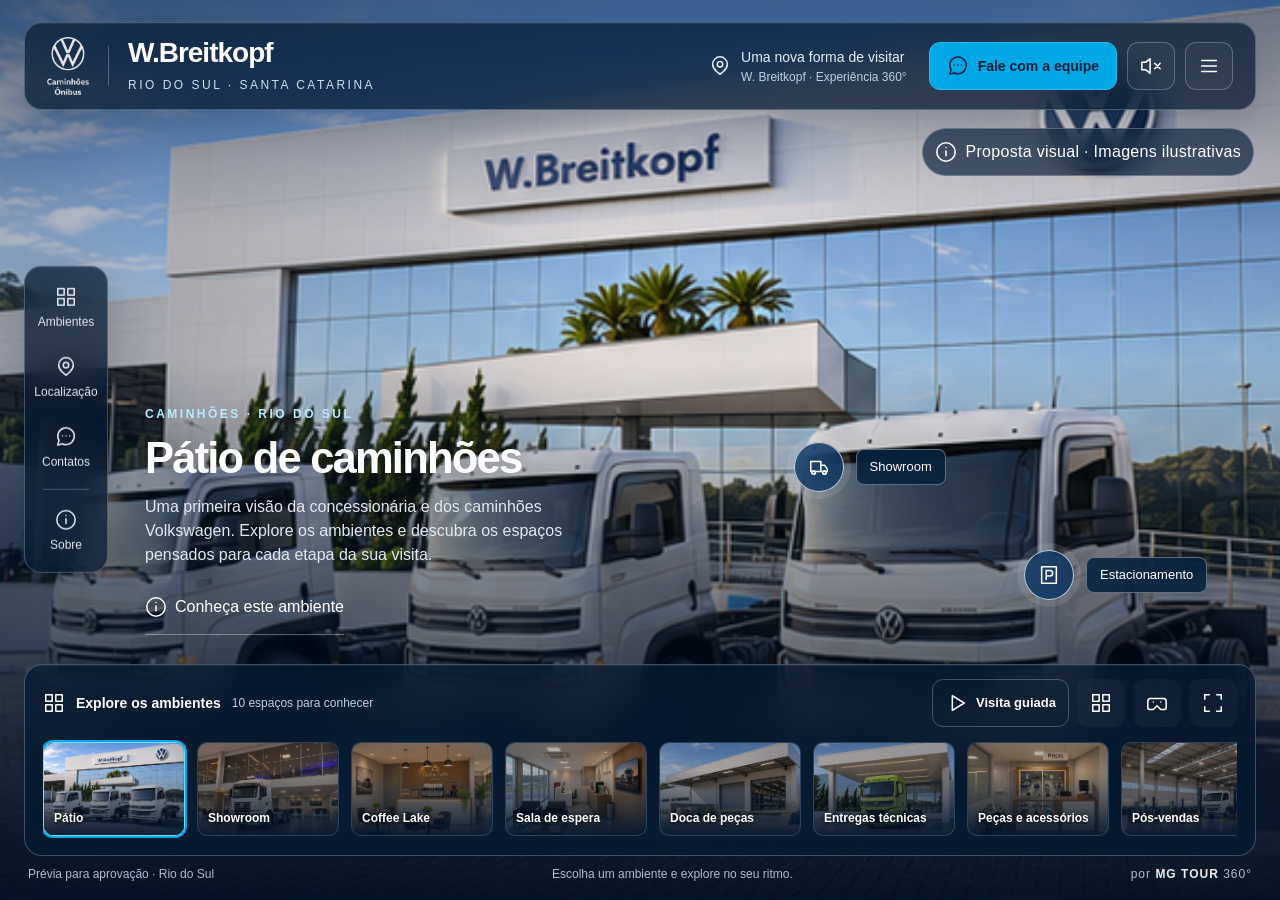
==== index.html @ 2ff6abc9 "Publica demonstracao responsiva W Breitkopf com ambientes audio e acesso VR" ====
<!doctype html>
<html lang="pt-BR">
<head>
  <meta charset="utf-8">
  <meta name="viewport" content="width=device-width, initial-scale=1, viewport-fit=cover">
  <meta name="robots" content="noindex, nofollow">
  <meta name="theme-color" content="#002f62">
  <meta name="description" content="Conheça a proposta de tour personalizado para a W. Breitkopf em Rio do Sul. Ambientes ilustrativos para aprovação visual.">
  <title>Projeto Demonstração — W. Breitkopf | Rio do Sul</title>
  <link rel="icon" href="assets/logo-wbreitkopf.png">
  <style>html,body{margin:0;width:100%;height:100%;background:#06182b}body{overflow:hidden}</style>
  <link rel="stylesheet" href="mg-tour-skin/skin.css">
  <script defer src="mg-tour-skin/config.js"></script>
  <script defer src="mg-tour-skin/skin.js"></script>
  <script defer src="preview.js"></script>
</head>
<body><noscript>Ative o JavaScript para explorar a proposta de tour da W. Breitkopf.</noscript></body>
</html>
---- mg-tour-skin/skin.css ----
#mg-tour-app{--navy:#002f62;--cyan:#00a8e5;--ink:#06182b;--line:rgba(220,241,255,.25);--glass:rgba(6,25,47,.73);--muted:#bfd0df;position:fixed;inset:0;z-index:1000;color:#fff;font:16px/1.5 'Segoe UI',Arial,sans-serif;isolation:isolate;pointer-events:none}
#mg-tour-app *{box-sizing:border-box}#mg-tour-app button,#mg-tour-app a,#mg-tour-app input{font:inherit}#mg-tour-app button,#mg-tour-app a{touch-action:manipulation;-webkit-tap-highlight-color:transparent}#mg-tour-app button{cursor:pointer;color:inherit}#mg-tour-app button:disabled{opacity:.45;cursor:not-allowed}#mg-tour-app a{color:inherit;text-decoration:none}#mg-tour-app button:focus-visible,#mg-tour-app a:focus-visible,#mg-tour-app input:focus-visible{outline:3px solid #6dd7ff;outline-offset:4px}#mg-tour-app button,#mg-tour-app a{transition:background .22s,color .22s,transform .22s,border-color .22s}#mg-tour-app button:active,#mg-tour-app a:active{transform:scale(.97)}#mg-tour-app svg{width:22px;height:22px;fill:none;stroke:currentColor;stroke-width:1.65;stroke-linecap:round;stroke-linejoin:round;flex-shrink:0}#mg-tour-app h1,#mg-tour-app h2,#mg-tour-app h3,#mg-tour-app p{margin:0}#mg-tour-app [hidden]{display:none!important}.mg-glass{background:var(--glass);border:1px solid var(--line);box-shadow:0 12px 40px #00132c30,inset 0 1px 0 #ffffff10;backdrop-filter:blur(20px) saturate(140%);-webkit-backdrop-filter:blur(20px) saturate(140%)}
.mg-scene{position:absolute;inset:0;background:#102842;overflow:hidden;pointer-events:auto}.mg-scene-layer{position:absolute;inset:0;opacity:0;transition:opacity .8s ease,transform 9s linear;transform:scale(1.025)}.mg-scene-layer.is-current{opacity:1;transform:scale(1)}.mg-photo{background-repeat:no-repeat;background-color:#203c54}.mg-shade{position:absolute;inset:0;background:linear-gradient(180deg,rgba(0,20,42,.4),transparent 26%,transparent 40%,rgba(0,16,35,.48) 66%,rgba(0,15,34,.96) 100%),linear-gradient(90deg,#001c3c55,transparent 50%);pointer-events:none}
.mg-topbar{position:absolute;top:max(22px,env(safe-area-inset-top));left:max(24px,env(safe-area-inset-left));right:max(24px,env(safe-area-inset-right));height:88px;border-radius:18px;display:flex;align-items:center;justify-content:space-between;padding:14px 22px;gap:22px;pointer-events:auto}.mg-brand{display:flex;align-items:center;gap:19px;min-width:0}.mg-brand img{width:42px;height:58px;object-fit:contain}.mg-brand-separator{height:40px;width:1px;background:#ffffff40}.mg-brand-name{font-size:28px;font-weight:700;letter-spacing:-1px;line-height:1.1}.mg-brand small{display:block;font-size:12px;letter-spacing:2.5px;color:#d0deeb;margin-top:7px;text-transform:uppercase}.mg-unit{display:flex;align-items:center;gap:10px;margin-left:auto;color:#e6edf3;font-size:14px}.mg-unit small{display:block;color:var(--muted);font-size:12px}.mg-top-actions{display:flex;gap:10px;align-items:center}.mg-button{border:1px solid var(--line);background:#ffffff0d;padding:11px 17px;border-radius:11px;min-height:48px;display:inline-flex;align-items:center;justify-content:center;gap:9px;font-weight:600!important;font-size:14px!important}.mg-button.mg-primary{background:#00a8e5;color:#001e3c!important;border-color:#2bbbf0}.mg-button:hover{background:#ffffff21;transform:translateY(-2px)}.mg-button.mg-primary:hover{background:#55cefa}.mg-icon-button{width:48px;height:48px;border:1px solid var(--line);border-radius:11px;background:#ffffff09;display:inline-flex;align-items:center;justify-content:center;flex-shrink:0}.mg-icon-button:hover{background:#00a8e538;border-color:#65d4ff}.mg-pill{display:inline-flex;align-items:center;gap:8px;border:1px solid #ffffff40;border-radius:100px;padding:7px 12px;font-size:12px;background:#031b36a6;backdrop-filter:blur(12px);letter-spacing:.3px}.mg-preview-tag{position:absolute;top:128px;right:26px;pointer-events:auto}.mg-preview-tag svg{width:15px;height:15px}
.mg-rail{position:absolute;left:max(24px,env(safe-area-inset-left));top:50%;transform:translateY(-60%);border-radius:17px;padding:8px;display:grid;gap:4px;pointer-events:auto}.mg-rail button{border:0;background:transparent;width:66px;min-height:66px;display:flex;flex-direction:column;align-items:center;justify-content:center;gap:5px;border-radius:10px;font-size:12px!important;color:#e1eaf3!important}.mg-rail button:hover,.mg-rail button[aria-expanded=true]{background:#00a8e52b;color:#7bddff!important}.mg-rail .mg-rail-line{height:1px;background:var(--line);margin:4px 10px}
.mg-caption{position:absolute;left:145px;bottom:240px;max-width:590px;pointer-events:auto}.mg-eyebrow{font-size:12px;text-transform:uppercase;letter-spacing:2.5px;color:#b8eaff;font-weight:600}.mg-caption h1{font-size:clamp(30px,3.4vw,58px)!important;line-height:1.08;letter-spacing:-1.8px;font-weight:650;margin:12px 0 13px!important;text-shadow:0 3px 28px #00142c55}.mg-caption p{font-size:16px;max-width:450px;color:#e0e9f2}.mg-caption .mg-detail{margin-top:20px;font-size:14px;background:transparent;border:0;border-bottom:1px solid #ffffff55;padding:0 0 7px;min-height:48px;display:flex;align-items:center;gap:8px}.mg-caption .mg-detail svg{width:18px}.mg-hotspots{position:absolute;inset:0;pointer-events:none}.mg-hotspot{position:absolute;left:62%;top:49%;display:flex;align-items:center;gap:12px;pointer-events:auto;min-height:52px;background:none;border:0;padding:0}.mg-hotspot:nth-child(2){left:80%;top:61%}.mg-hotspot .mg-orb{width:50px;height:50px;border-radius:50%;background:#002f62b8;box-shadow:0 0 0 7px #ffffff19,inset 0 0 0 1px #ffffffbb;display:grid;place-items:center;backdrop-filter:blur(12px);animation:mg-pulse 3s infinite}.mg-hotspot span:last-child{background:#05213dda;backdrop-filter:blur(12px);border:1px solid #ffffff55;border-radius:8px;padding:7px 13px;font-size:13px;white-space:nowrap}.mg-hotspot:hover{transform:translateY(-4px)}.mg-hotspot:hover .mg-orb{background:var(--cyan)}@keyframes mg-pulse{50%{box-shadow:0 0 0 11px #ffffff07,inset 0 0 0 1px #ffffffbb}}
.mg-bottom{position:absolute;left:max(24px,env(safe-area-inset-left));right:max(24px,env(safe-area-inset-right));bottom:max(17px,env(safe-area-inset-bottom));pointer-events:auto}.mg-tray{border-radius:18px;padding:14px 18px 12px}.mg-tray-head{display:flex;align-items:center;justify-content:space-between;gap:15px;margin-bottom:12px}.mg-tray-title{display:flex;align-items:center;gap:11px;font-size:14px;font-weight:600}.mg-tray-title small{font-size:12px;font-weight:400;color:var(--muted)}.mg-controls{display:flex;align-items:center;gap:8px}.mg-controls .mg-button{min-height:48px;padding:6px 12px;background:transparent}.mg-controls .mg-icon-button{height:48px;width:48px;border-color:transparent}.mg-control-label{font-size:13px}.mg-filmstrip{display:flex;gap:12px;overflow-x:auto;scrollbar-width:thin;scrollbar-color:#ffffff40 transparent;padding:3px 2px 7px;scroll-snap-type:x proximity}.mg-thumb{position:relative;flex:0 0 142px;border:1px solid #ffffff2a;background:#001e3b;border-radius:10px;padding:0;overflow:hidden;height:94px;text-align:left;scroll-snap-align:start}.mg-thumb .mg-photo{position:absolute;inset:0;transition:filter .3s;filter:brightness(.7)}.mg-thumb:after{content:'';position:absolute;inset:30% 0 0;background:linear-gradient(transparent,#00152de8)}.mg-thumb span{position:absolute;z-index:1;left:10px;right:7px;bottom:8px;font-size:12px;font-weight:600;text-shadow:0 1px 5px #000}.mg-thumb[aria-current=true]{border-color:#70dcff;box-shadow:0 0 0 2px #00a8e5}.mg-thumb[aria-current=true] .mg-photo,.mg-thumb:hover .mg-photo{filter:brightness(1)}.mg-thumb:hover{transform:translateY(-3px)}.mg-footer{display:flex;justify-content:space-between;gap:12px;align-items:center;margin:9px 4px 0;font-size:12px;color:#b9cbdc}.mg-footer b{color:white;font-size:12px;font-weight:600}.mg-footer .mg-brand-credit{letter-spacing:1px}.mg-mobile-explore{display:none}
.mg-dialog{position:fixed;padding:0;color:#fff;background:rgba(4,25,49,.94);border:1px solid #b2ddff60;border-radius:22px;box-shadow:0 30px 120px #0008, inset 0 1px 0 #ffffff22;backdrop-filter:blur(28px);-webkit-backdrop-filter:blur(28px);width:min(850px,calc(100% - 40px));max-width:none;max-height:90dvh;overflow:hidden;pointer-events:auto;animation:mg-open .28s cubic-bezier(.2,.7,.25,1)}.mg-dialog::backdrop{background:#00102099;backdrop-filter:blur(6px)}.mg-dialog.is-closing{animation:mg-close .18s ease forwards}.mg-dialog-head{display:flex;gap:16px;align-items:center;justify-content:space-between;padding:25px 28px 22px;border-bottom:1px solid var(--line)}.mg-dialog-head h2{font-size:27px;line-height:1.15;letter-spacing:-.6px}.mg-dialog-head small{display:block;color:#9edfff;text-transform:uppercase;letter-spacing:2px;font-size:12px;margin-bottom:7px}.mg-close{border-radius:50%;background:#ffffff10}.mg-close:hover{background:#00a8e544;transform:rotate(90deg)}.mg-dialog-body{padding:26px 28px;overflow:auto;max-height:calc(90dvh - 117px);overscroll-behavior:contain;scrollbar-width:thin;scrollbar-color:#577593 transparent}.mg-dialog-body p{color:#cbd9e6}.mg-dialog-body p+p{margin-top:15px!important}.mg-dialog-body h3{font-size:20px}.mg-dialog-body .mg-button{margin-top:20px}.mg-search{display:flex;align-items:center;gap:12px;border:1px solid #ffffff40;background:#ffffff0b;border-radius:12px;padding:0 14px}.mg-search input{width:100%;min-height:50px;border:0;background:none;color:white;font-size:16px;outline-offset:0!important}.mg-search input::placeholder{color:#b9c9d8}.mg-filters{display:flex;flex-wrap:wrap;gap:7px;margin:16px 0 20px}.mg-filter{min-height:48px;border:1px solid #ffffff30;background:none;border-radius:100px;padding:8px 16px;font-size:14px!important}.mg-filter[aria-pressed=true]{background:#00a8e5;border-color:#00a8e5;color:#002442!important}.mg-filter:hover{background:#00a8e530}.mg-scene-grid{display:grid;grid-template-columns:repeat(3,minmax(0,1fr));gap:14px}.mg-scene-card{border:1px solid #ffffff33;border-radius:12px;overflow:hidden;background:#ffffff07;text-align:left;padding:0}.mg-scene-card .mg-photo{height:115px}.mg-scene-card .mg-card-copy{display:block;padding:12px}.mg-scene-card b{font-size:14px;display:block}.mg-scene-card small{font-size:12px;color:#bdcedf}.mg-scene-card[aria-current=true]{border-color:#56d2ff;background:#00a8e520}.mg-scene-card:hover{transform:translateY(-3px);background:#ffffff15}.mg-empty{padding:35px 0;text-align:center}.mg-info-photo{height:250px;border-radius:12px;margin-bottom:23px}.mg-detail-tagline{font-size:25px!important;line-height:1.25!important;margin-bottom:15px!important}.mg-note{font-size:12px!important;padding:13px 16px;border-left:2px solid #00a8e5;background:#00a8e510;margin-top:24px!important}.mg-contacts{display:grid;gap:12px;margin:22px 0}.mg-contact-card{display:flex;align-items:center;gap:16px;padding:18px;background:#ffffff06;border:1px solid #ffffff2d;border-radius:13px}.mg-contact-card:hover{background:#00a8e520;transform:translateX(3px)}.mg-contact-card>svg{width:28px;height:28px;color:#70dcff}.mg-contact-card b{display:block;font-size:17px}.mg-contact-card small{display:block;color:#b8cedf;font-size:13px}.mg-contact-card strong{margin-left:auto;font-size:14px;white-space:nowrap;font-weight:500}.mg-contact-foot{display:flex;flex-wrap:wrap;gap:12px;align-items:center;color:#ccdcea;font-size:14px}.mg-socials{display:flex;gap:10px;flex-wrap:wrap;margin-top:22px}.mg-socials a{border-bottom:1px solid #ffffff50;padding:10px 8px;min-height:48px;font-size:14px}.mg-about-logo{display:flex;align-items:center;gap:25px;margin-bottom:24px}.mg-about-logo img{width:64px}.mg-about-logo b{font-size:35px;letter-spacing:-1px}.mg-about-logo span{display:block;color:#bcd0e0;font-size:14px}.mg-menu-list{display:grid;grid-template-columns:1fr 1fr;gap:12px}.mg-menu-list button,.mg-menu-list a{min-height:85px;display:flex;align-items:center;gap:14px;padding:18px;text-align:left;border:1px solid var(--line);border-radius:12px;background:#ffffff08}.mg-menu-list button:hover,.mg-menu-list a:hover{background:#00a8e52b}.mg-menu-list small{display:block;color:#bcd1e2;font-size:12px}.mg-menu-list svg{color:#73d9ff;width:26px;height:26px}.mg-dialog.mg-map-dialog{width:90vw;height:90dvh;max-height:90dvh}.mg-map-dialog .mg-dialog-body{padding:0;display:flex;flex-direction:column;height:calc(90dvh - 113px);max-height:none}.mg-map-frame{border:0;width:100%;flex:1;min-height:0;background:#e6edf2}.mg-map-caption{padding:13px 24px;display:flex;align-items:center;gap:15px;justify-content:space-between;font-size:13px;flex-shrink:0}.mg-map-caption p{max-width:650px}.mg-map-caption .mg-button{margin:0;white-space:nowrap}.mg-toast{position:absolute;top:125px;left:50%;transform:translateX(-50%);background:#002f62f5;border:1px solid #6aceff;border-radius:12px;padding:12px 22px;max-width:90%;font-size:14px;z-index:20;pointer-events:auto}.mg-route{display:grid;gap:10px;margin-top:20px}.mg-route button{display:flex;align-items:center;gap:14px;border:1px solid var(--line);background:#ffffff08;border-radius:12px;padding:12px 16px;text-align:left;min-height:58px}.mg-route button:hover{background:#00a8e520}.mg-route span{font-size:14px}.mg-route small{display:block;font-size:12px;color:#b9cede}.mg-route-group{font-size:12px;letter-spacing:2px;color:#75d7fc;margin:20px 0 8px;text-transform:uppercase}@keyframes mg-open{from{opacity:0;transform:translateY(20px) scale(.98)}to{opacity:1;transform:none}}@keyframes mg-close{to{opacity:0;transform:translateY(12px) scale(.985)}}
@media(min-width:1700px){.mg-thumb{flex-basis:166px;height:106px}.mg-caption{bottom:265px}}
@media(max-width:1100px){.mg-unit{display:none}.mg-caption{left:130px;bottom:233px;max-width:470px}.mg-caption h1{font-size:40px!important}.mg-hotspot{left:63%;top:40%}.mg-hotspot:nth-child(2){display:none}.mg-hotspot span:last-child{font-size:12px}.mg-rail{transform:translateY(-65%)}.mg-tray-title small{display:none}}
@media(max-width:700px){.mg-topbar{top:max(12px,env(safe-area-inset-top));left:12px;right:12px;height:76px;padding:12px 15px;border-radius:15px;gap:8px}.mg-brand{gap:12px}.mg-brand img{width:31px;height:45px}.mg-brand-name{font-size:23px;letter-spacing:-.8px}.mg-brand small{font-size:10px;letter-spacing:1.6px;margin-top:5px}.mg-brand-separator{height:31px}.mg-top-actions>.mg-button{display:none}.mg-top-actions .mg-icon-button{border:0;background:none}.mg-preview-tag{top:100px;right:14px;font-size:11px;padding:5px 9px}.mg-rail{left:12px;top:112px;transform:none;padding:5px;border-radius:13px;gap:1px}.mg-rail button{width:51px;min-height:54px;font-size:10px!important;gap:3px}.mg-rail button svg{width:21px;height:21px}.mg-rail button[data-panel=menu]{display:none}.mg-rail .mg-rail-line{display:none}.mg-caption{left:24px;right:24px;bottom:222px;max-width:none}.mg-eyebrow{font-size:11px;letter-spacing:1.8px}.mg-caption h1{font-size:36px!important;max-width:420px;letter-spacing:-1px;margin:10px 0!important}.mg-caption p{font-size:14px;line-height:1.5;max-width:360px}.mg-caption .mg-detail{margin-top:9px;padding-bottom:2px;font-size:13px}.mg-hotspot{left:53%;top:36%;flex-direction:column;gap:10px}.mg-hotspot .mg-orb{width:45px;height:45px}.mg-hotspot span:last-child{font-size:11px;padding:5px 8px}.mg-bottom{left:12px;right:12px;bottom:max(10px,env(safe-area-inset-bottom))}.mg-tray{padding:10px 10px 9px;border-radius:15px}.mg-tray-head{margin-bottom:7px;gap:5px}.mg-tray-title{font-size:13px;gap:7px}.mg-tray-title>svg{width:18px}.mg-controls{gap:0}.mg-controls .mg-button{font-size:12px!important;padding:6px 9px;gap:6px;min-height:48px}.mg-controls .mg-icon-button{width:48px}.mg-controls .mg-fullscreen{display:none}.mg-thumb{flex-basis:113px;height:76px;border-radius:8px}.mg-filmstrip{gap:9px;padding-bottom:5px}.mg-thumb span{font-size:11px;left:8px;bottom:6px}.mg-footer{font-size:10px;margin-top:7px;gap:6px}.mg-footer b{font-size:10px}.mg-footer .mg-footer-hint{display:none}.mg-dialog{width:calc(100% - 24px);max-height:90dvh;border-radius:18px}.mg-dialog-head{padding:18px 18px 16px;gap:10px}.mg-dialog-head h2{font-size:23px}.mg-dialog-head small{font-size:10px;letter-spacing:1.6px}.mg-dialog-body{padding:20px 18px;max-height:calc(90dvh - 99px)}.mg-scene-grid{grid-template-columns:1fr 1fr;gap:10px}.mg-scene-card .mg-photo{height:100px}.mg-scene-card b{font-size:13px}.mg-scene-card .mg-card-copy{padding:10px}.mg-filters{gap:6px}.mg-filter{padding:7px 12px;font-size:12px!important}.mg-info-photo{height:200px}.mg-detail-tagline{font-size:23px!important}.mg-contact-card{flex-wrap:wrap;gap:10px;padding:15px}.mg-contact-card>div{flex:1}.mg-contact-card strong{margin-left:38px}.mg-contact-card small{font-size:12px}.mg-contact-foot{font-size:13px}.mg-menu-list{grid-template-columns:1fr}.mg-map-dialog .mg-dialog-body{height:calc(90dvh - 99px)}.mg-map-caption{padding:12px;flex-direction:column;gap:5px;align-items:stretch;font-size:12px}.mg-map-caption .mg-button{min-height:48px}.mg-about-logo b{font-size:27px}.mg-about-logo{gap:17px}.mg-about-logo img{width:46px}.mg-toast{top:100px;width:90%;text-align:center}.mg-shade{background:linear-gradient(180deg,#00172f55,transparent 28%,#00152d1a 40%,#00152dcc 65%,#001122 100%)} }
@media(max-width:360px){.mg-caption h1{font-size:30px!important}.mg-brand-name{font-size:21px}.mg-caption{bottom:215px;left:20px;right:20px}.mg-caption p{font-size:13px}.mg-control-label{display:none}.mg-preview-tag{font-size:10px}.mg-tray-title{font-size:12px}}
@media(max-height:740px) and (max-width:700px) and (orientation:portrait){.mg-caption{bottom:202px}.mg-caption h1{font-size:30px!important}.mg-caption p{display:none}.mg-rail button{min-height:50px}.mg-hotspot{top:35%;left:63%}.mg-hotspot span:last-child{max-width:105px;white-space:normal}.mg-thumb{height:68px}.mg-tray{padding-top:6px}.mg-caption .mg-detail{margin-top:4px}}
@media(max-height:500px) and (orientation:landscape){.mg-topbar{top:10px;left:12px;right:12px;height:62px;padding:9px 15px}.mg-brand img{width:28px;height:40px}.mg-brand-name{font-size:23px}.mg-brand small{font-size:10px;margin-top:4px}.mg-brand-separator{height:30px}.mg-preview-tag{top:82px;right:15px}.mg-rail{top:83px;left:12px;transform:none;display:flex;padding:4px}.mg-rail button{width:50px;min-height:48px;font-size:10px!important}.mg-rail-line{display:none}.mg-rail button[data-panel=menu]{display:none}.mg-caption{left:22px;bottom:90px;max-width:55%}.mg-caption h1{font-size:29px!important;margin:5px 0!important}.mg-caption p,.mg-caption .mg-detail,.mg-eyebrow{display:none!important}.mg-bottom{bottom:8px;left:12px;right:12px}.mg-tray{padding:6px 12px}.mg-tray-head{margin:0}.mg-filmstrip{display:none}.mg-footer{margin-top:5px}.mg-hotspot{left:65%;top:49%}.mg-hotspot .mg-orb{width:42px;height:42px}.mg-hotspot span:last-child{font-size:11px}.mg-dialog-head{padding:12px 18px}.mg-dialog-head h2{font-size:22px}.mg-dialog-head small{font-size:10px;margin-bottom:2px}.mg-dialog-body{max-height:calc(90dvh - 79px)}.mg-map-dialog .mg-dialog-body{height:calc(90dvh - 79px)}.mg-map-caption{flex-direction:row;padding:7px 14px}.mg-info-photo{height:150px}}
@media(prefers-reduced-motion:reduce){#mg-tour-app *,#mg-tour-app *:before,#mg-tour-app *:after{animation:none!important;transition:none!important;scroll-behavior:auto!important}.mg-scene-layer{transform:none}}

.mg-preview-tag{min-height:48px}
@media(max-width:700px){.mg-preview-tag{max-width:calc(100% - 100px);font-size:11px;line-height:1.35;text-align:left}.mg-preview-tag svg{display:none}}

@media(min-width:701px) and (min-height:501px){.mg-caption{bottom:265px}}
@media(max-height:740px) and (max-width:700px) and (orientation:portrait){.mg-rail{top:100px;left:12px;right:12px;display:flex;justify-content:space-around}.mg-rail button{flex:1;min-width:48px;min-height:50px}.mg-preview-tag{top:169px}.mg-hotspots{display:none}}
@media(max-height:500px) and (orientation:landscape){.mg-caption{bottom:110px}}

/* Mobile simplificado após revisão do usuário: funções em janelas sob demanda. */
.mg-mobile-dock,.mg-mobile-footer{display:none}
@media(max-width:700px),(max-height:500px) and (max-width:1100px){
 .mg-rail,.mg-preview-tag,.mg-hotspots,.mg-tray-head,.mg-filmstrip,.mg-caption p,.mg-caption .mg-detail,.mg-caption .mg-eyebrow,.mg-desktop-footer{display:none!important}
 .mg-topbar{height:68px;padding:9px 14px;top:max(12px,env(safe-area-inset-top));left:max(12px,env(safe-area-inset-left));right:max(12px,env(safe-area-inset-right))}
 .mg-brand img{width:29px;height:42px}.mg-brand{gap:12px}.mg-brand-name{font-size:22px}.mg-brand small{font-size:10px;letter-spacing:1.4px;margin-top:5px}.mg-brand-separator{height:32px}
 .mg-unit,.mg-top-actions>.mg-button{display:none}.mg-top-actions .mg-icon-button{border:0;background:transparent}
 .mg-caption{left:max(23px,env(safe-area-inset-left));right:23px;bottom:118px;max-width:none}
 .mg-caption h1{font-size:28px!important;letter-spacing:-.7px;margin:0!important;line-height:1.14!important;max-width:100%}
 .mg-bottom{left:max(12px,env(safe-area-inset-left));right:max(12px,env(safe-area-inset-right));bottom:max(12px,env(safe-area-inset-bottom))}
 .mg-tray{padding:7px;border-radius:15px;background:rgba(4,25,49,.7)}
 .mg-mobile-dock{display:grid;grid-template-columns:1fr 1fr;gap:7px}.mg-mobile-dock .mg-button{min-height:48px;font-size:13px!important;padding:9px 10px;gap:7px;white-space:nowrap}.mg-mobile-dock .mg-button svg{width:19px;height:19px}
 .mg-footer{font-size:10px;margin:7px 3px 0}.mg-footer b{font-size:10px}.mg-footer-hint{display:none}.mg-mobile-footer{display:inline}
 .mg-shade{background:linear-gradient(180deg,#00172f50,transparent 24%,transparent 55%,#00142b99 80%,#00142be8 100%)}
}
@media(max-width:360px){.mg-brand-name{font-size:20px}.mg-brand small{font-size:9px;letter-spacing:1px}.mg-mobile-dock .mg-button{font-size:12px!important;padding:9px 7px}.mg-caption h1{font-size:26px!important}.mg-brand{gap:9px}}
@media(max-height:500px) and (max-width:1100px) and (orientation:landscape){.mg-topbar{height:60px;top:9px}.mg-caption{bottom:32px;left:23px;right:380px}.mg-caption h1{font-size:25px!important}.mg-bottom{left:auto;width:335px;bottom:12px}.mg-footer{justify-content:flex-end}.mg-mobile-footer{display:none}}

.mg-dialog[open]{display:flex;flex-direction:column}.mg-dialog-head{flex-shrink:0}.mg-dialog-body{min-height:0;flex:1}.mg-map-dialog .mg-dialog-body{height:auto!important;overflow:hidden}

.mg-audio-volume{display:flex;align-items:center;justify-content:space-between;gap:18px;border-top:1px solid var(--line);margin-top:22px;padding-top:18px;font-size:14px;color:#bfd5e7}.mg-audio-volume input{accent-color:#00a8e5;min-height:48px;width:50%}

.mg-vr-hero{text-align:center;padding:15px 0 28px}.mg-vr-hero>svg{width:90px!important;height:90px!important;stroke-width:1!important;color:#64d4ff}.mg-vr-hero h3{margin:10px 0!important}.mg-sound-toggle[aria-pressed=true]{color:#8be4ff!important;background:#00a8e520!important}
@media(max-width:700px){.mg-top-actions{gap:0}.mg-topbar{gap:3px}.mg-brand{gap:9px}.mg-brand-name{font-size:21px}.mg-brand small{font-size:9px;letter-spacing:1px}.mg-top-actions .mg-icon-button{width:48px;height:48px}.mg-topbar{padding-left:12px;padding-right:7px}}
@media(max-width:360px){.mg-brand img{width:24px;height:35px}.mg-brand-name{font-size:19px}.mg-brand small{font-size:8px;letter-spacing:.7px}.mg-brand-separator{display:none}.mg-brand{gap:8px}}
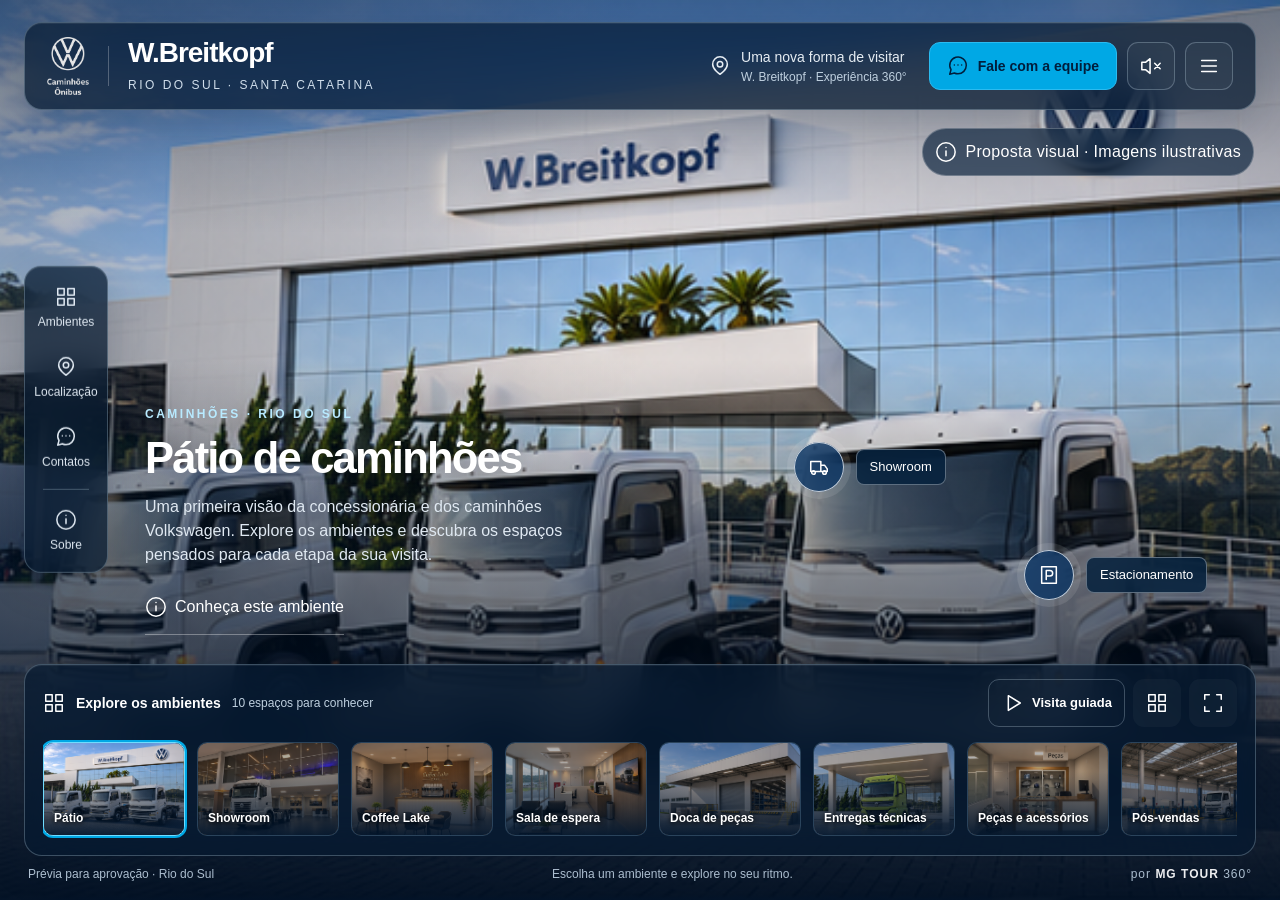
==== commit b4149fe0: "Suaviza movimentos e aplica relevo 3D aos botoes; limita VR ao mobile" ====
--- a/index.html
+++ b/index.html
@@ -9,9 +9,9 @@
   <title>Projeto Demonstração — W. Breitkopf | Rio do Sul</title>
   <link rel="icon" href="assets/logo-wbreitkopf.png">
   <style>html,body{margin:0;width:100%;height:100%;background:#06182b}body{overflow:hidden}</style>
-  <link rel="stylesheet" href="mg-tour-skin/skin.css">
-  <script defer src="mg-tour-skin/config.js"></script>
-  <script defer src="mg-tour-skin/skin.js"></script>
+  <link rel="stylesheet" href="mg-tour-skin/skin.css?v=20261119-2">
+  <script defer src="mg-tour-skin/config.js?v=20261119-2"></script>
+  <script defer src="mg-tour-skin/skin.js?v=20261119-2"></script>
   <script defer src="preview.js"></script>
 </head>
 <body><noscript>Ative o JavaScript para explorar a proposta de tour da W. Breitkopf.</noscript></body>
--- a/mg-tour-skin/skin.css
+++ b/mg-tour-skin/skin.css
@@ -46,3 +46,39 @@
 .mg-vr-hero{text-align:center;padding:15px 0 28px}.mg-vr-hero>svg{width:90px!important;height:90px!important;stroke-width:1!important;color:#64d4ff}.mg-vr-hero h3{margin:10px 0!important}.mg-sound-toggle[aria-pressed=true]{color:#8be4ff!important;background:#00a8e520!important}
 @media(max-width:700px){.mg-top-actions{gap:0}.mg-topbar{gap:3px}.mg-brand{gap:9px}.mg-brand-name{font-size:21px}.mg-brand small{font-size:9px;letter-spacing:1px}.mg-top-actions .mg-icon-button{width:48px;height:48px}.mg-topbar{padding-left:12px;padding-right:7px}}
 @media(max-width:360px){.mg-brand img{width:24px;height:35px}.mg-brand-name{font-size:19px}.mg-brand small{font-size:8px;letter-spacing:.7px}.mg-brand-separator{display:none}.mg-brand{gap:8px}}
+
+@media(max-width:700px),(max-height:500px) and (max-width:1100px){.mg-unit-long{display:none}.mg-brand small{font-size:12px;letter-spacing:1.2px}}
+
+/* Refinamento de movimento: aceleração progressiva e relevo tridimensional. */
+#mg-tour-app button,#mg-tour-app a{
+ transition:transform .48s cubic-bezier(.16,.78,.22,1),box-shadow .48s cubic-bezier(.16,.78,.22,1),background-color .42s ease,border-color .42s ease,color .34s ease,filter .4s ease;
+ transform-origin:center;backface-visibility:hidden;
+}
+.mg-glass{transition:background-color .5s ease,border-color .5s ease,box-shadow .6s ease}
+.mg-dialog{transform-origin:50% 65%;animation:mg-dialog-in .46s cubic-bezier(.16,.78,.22,1)}
+.mg-dialog.is-closing{animation:mg-dialog-out .28s cubic-bezier(.4,0,.6,1) forwards}
+.mg-thumb .mg-photo{transition:filter .55s ease,background-position .6s ease}
+.mg-hotspot .mg-orb{transition:background-color .45s ease,box-shadow .5s ease}
+.mg-menu-list .mg-vr-mobile-only{display:none}
+@media(max-width:700px),(max-height:500px) and (max-width:1100px){.mg-menu-list .mg-vr-mobile-only{display:flex}}
+@media(hover:hover) and (pointer:fine){
+ .mg-glass:hover{border-color:rgba(203,238,255,.4);box-shadow:0 16px 45px #00132c38,inset 0 1px 0 #ffffff1c}
+ #mg-tour-app button:not(:disabled):hover,#mg-tour-app a:hover{
+  transform:perspective(650px) translateY(-3px) rotateX(5deg) scale(1.018);
+  box-shadow:0 7px 0 -5px #004173,0 12px 24px -7px #0008,inset 0 1px 0 #ffffff32;
+  filter:brightness(1.07);
+ }
+ #mg-tour-app .mg-rail button:hover{transform:perspective(500px) translateY(-2px) translateX(2px) rotateY(-7deg) scale(1.035);background:linear-gradient(145deg,#00a8e53b,#002f6270);box-shadow:-3px 0 0 -1px #66d9ff50,0 9px 18px #0005,inset 0 1px 0 #ffffff30}
+ #mg-tour-app .mg-thumb:hover,#mg-tour-app .mg-scene-card:hover{transform:perspective(800px) translateY(-3px) rotateX(3deg) scale(1.012)}
+ #mg-tour-app .mg-close:hover{transform:perspective(500px) translateY(-2px) rotateX(7deg) rotate(90deg) scale(1.04);box-shadow:0 9px 20px #0005,inset 0 1px 0 #ffffff50}
+ #mg-tour-app .mg-hotspot:hover{transform:perspective(600px) translateY(-4px) rotateX(4deg);box-shadow:none}
+ #mg-tour-app button:not(:disabled):hover:active,#mg-tour-app a:hover:active{transform:perspective(650px) translateY(1px) rotateX(-2deg) scale(.975);box-shadow:inset 0 2px 8px #00152966;transition-duration:.12s}
+}
+@keyframes mg-dialog-in{from{opacity:0;transform:perspective(1200px) translateY(24px) rotateX(3deg) scale(.975)}to{opacity:1;transform:perspective(1200px) translateY(0) rotateX(0) scale(1)}}
+@keyframes mg-dialog-out{from{opacity:1;transform:perspective(1200px) translateY(0) rotateX(0) scale(1)}to{opacity:0;transform:perspective(1200px) translateY(14px) rotateX(-1deg) scale(.985)}}
+@media(prefers-reduced-motion:reduce){#mg-tour-app button,#mg-tour-app a,#mg-tour-app .mg-dialog,#mg-tour-app .mg-glass{animation:none!important;transition:none!important;transform:none!important}}
+
+/* Movimento reduzido mantém suavidade em cores e sombras, sem deslocamento. */
+@media(prefers-reduced-motion:reduce){
+ #mg-tour-app button,#mg-tour-app a,#mg-tour-app .mg-glass{transition:background-color .32s ease,border-color .32s ease,color .32s ease,box-shadow .36s ease,filter .32s ease!important;transform:none!important}
+}
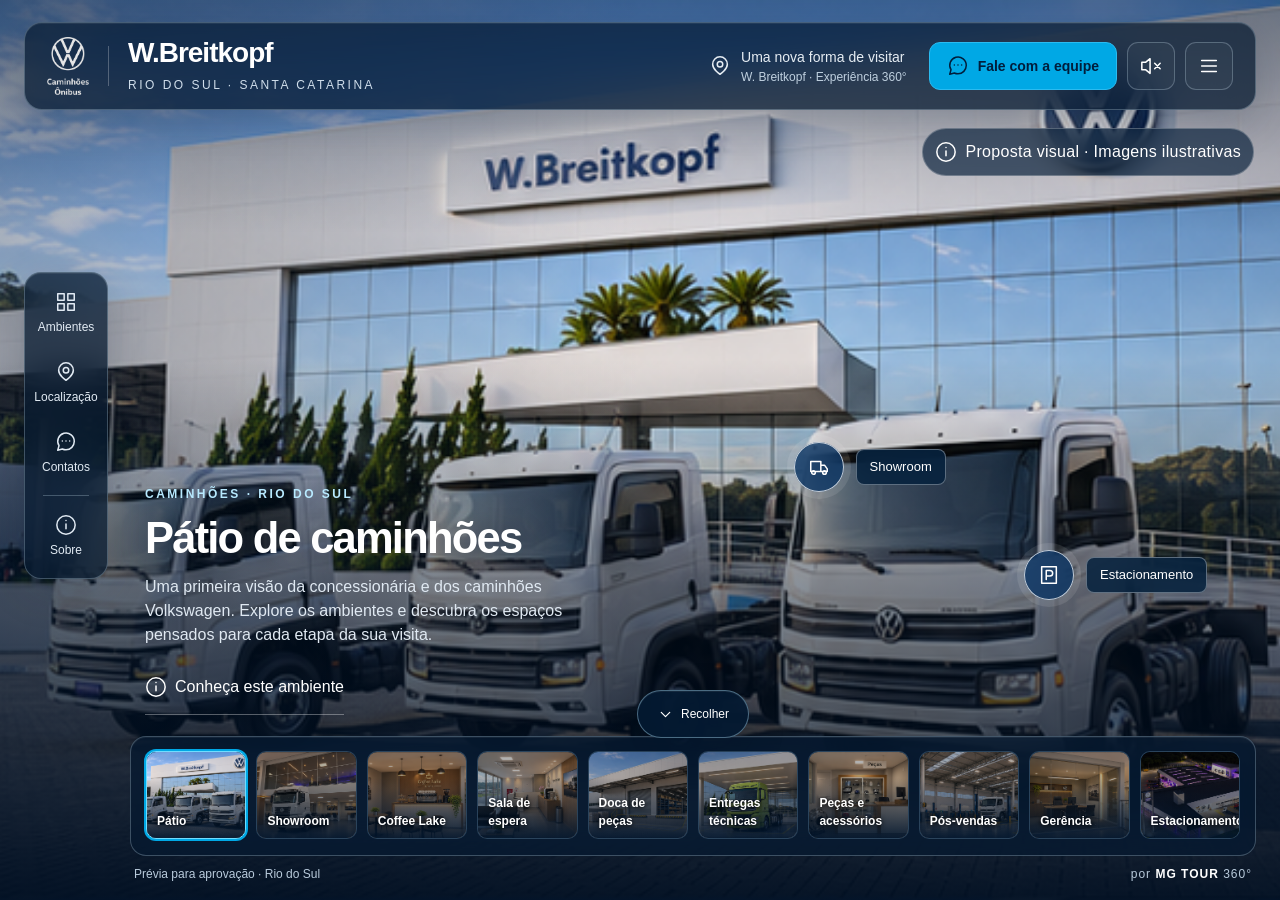
==== commit 1f159f96: "Fix mobile dialogs and simplify tour panels" ====
--- a/index.html
+++ b/index.html
@@ -9,9 +9,9 @@
   <title>Projeto Demonstração — W. Breitkopf | Rio do Sul</title>
   <link rel="icon" href="assets/logo-wbreitkopf.png">
   <style>html,body{margin:0;width:100%;height:100%;background:#06182b}body{overflow:hidden}</style>
-  <link rel="stylesheet" href="mg-tour-skin/skin.css?v=20261119-2">
-  <script defer src="mg-tour-skin/config.js?v=20261119-2"></script>
-  <script defer src="mg-tour-skin/skin.js?v=20261119-2"></script>
+  <link rel="stylesheet" href="mg-tour-skin/skin.css?v=20261119-clean-5">
+  <script defer src="mg-tour-skin/config.js?v=20261119-clean-5"></script>
+  <script defer src="mg-tour-skin/skin.js?v=20261119-clean-5"></script>
   <script defer src="preview.js"></script>
 </head>
 <body><noscript>Ative o JavaScript para explorar a proposta de tour da W. Breitkopf.</noscript></body>
--- a/mg-tour-skin/skin.css
+++ b/mg-tour-skin/skin.css
@@ -39,7 +39,7 @@
 @media(max-width:360px){.mg-brand-name{font-size:20px}.mg-brand small{font-size:9px;letter-spacing:1px}.mg-mobile-dock .mg-button{font-size:12px!important;padding:9px 7px}.mg-caption h1{font-size:26px!important}.mg-brand{gap:9px}}
 @media(max-height:500px) and (max-width:1100px) and (orientation:landscape){.mg-topbar{height:60px;top:9px}.mg-caption{bottom:32px;left:23px;right:380px}.mg-caption h1{font-size:25px!important}.mg-bottom{left:auto;width:335px;bottom:12px}.mg-footer{justify-content:flex-end}.mg-mobile-footer{display:none}}
 
-.mg-dialog[open]{display:flex;flex-direction:column}.mg-dialog-head{flex-shrink:0}.mg-dialog-body{min-height:0;flex:1}.mg-map-dialog .mg-dialog-body{height:auto!important;overflow:hidden}
+.mg-dialog[open]{display:flex;flex-direction:column}.mg-dialog-head{flex-shrink:0}.mg-dialog-body{min-height:0;flex:0 1 auto}.mg-map-dialog .mg-dialog-body{height:auto!important;overflow:hidden}
 
 .mg-audio-volume{display:flex;align-items:center;justify-content:space-between;gap:18px;border-top:1px solid var(--line);margin-top:22px;padding-top:18px;font-size:14px;color:#bfd5e7}.mg-audio-volume input{accent-color:#00a8e5;min-height:48px;width:50%}
 
@@ -82,3 +82,55 @@
 @media(prefers-reduced-motion:reduce){
  #mg-tour-app button,#mg-tour-app a,#mg-tour-app .mg-glass{transition:background-color .32s ease,border-color .32s ease,color .32s ease,box-shadow .36s ease,filter .32s ease!important;transform:none!important}
 }
+
+/* Correção iOS: base de conteúdo explícita + altura definida no mobile.
+   Não usar flex:1 (base 0%) no corpo de uma janela com altura automática. */
+.mg-dialog{max-height:var(--mg-panel-height,90vh)}
+.mg-dialog-body{flex:0 1 auto;max-height:none;min-height:0;overflow-y:auto;-webkit-overflow-scrolling:touch}
+.mg-dialog-head>div{min-width:0}
+.mg-dialog.mg-map-dialog{height:var(--mg-panel-height,90vh);max-height:var(--mg-panel-height,90vh)}
+.mg-map-dialog .mg-dialog-body{flex:1 1 auto;display:grid;grid-template-rows:minmax(0,1fr) auto}
+.mg-map-frame{width:100%;height:100%;min-height:0}
+@media(max-width:700px),(max-height:500px) and (max-width:1100px){
+ .mg-dialog{height:var(--mg-panel-height,90vh);max-height:var(--mg-panel-height,90vh);top:var(--mg-panel-top,5vh);bottom:auto;left:0;right:0;margin:0 auto}
+ .mg-dialog .mg-dialog-body{flex:1 1 auto;max-height:none;min-height:0}
+ .mg-dialog .mg-dialog-head{flex:0 0 auto}
+ .mg-dialog-head h2{overflow-wrap:anywhere}
+}
+
+/* Faixa desktop compacta, centralizada e recolhível; mobile mantém o dock limpo. */
+.mg-tray-toggle-wrap{display:none}
+.mg-tray-shell{display:block}.mg-tray-clip{min-height:0}
+@media(min-width:701px) and (min-height:501px),(min-width:1101px) and (max-height:500px){
+ .mg-bottom{left:max(130px,calc((100% - 1540px)/2));right:max(24px,calc((100% - 1540px)/2));width:auto;max-width:none;transform:none}
+ .mg-tray{padding:10px 12px 9px;border-radius:16px}
+ .mg-filmstrip{gap:10px;padding:4px 3px 7px}
+ .mg-thumb{flex-basis:clamp(96px,calc(10% - 9px),140px);height:88px}
+ .mg-thumb:first-child{margin-left:auto}.mg-thumb:last-child{margin-right:auto}
+ .mg-tray-toggle-wrap{position:absolute;left:50%;top:-46px;transform:translateX(-50%);z-index:2;display:block}
+ #mg-tour-app .mg-tray-toggle{min-width:112px;min-height:48px;padding:8px 15px;display:flex;align-items:center;justify-content:center;gap:7px;border-radius:100px;font-size:12px;cursor:pointer;background:rgba(4,25,49,.92);border:1px solid #b7e7ff65}
+ .mg-tray-toggle svg{width:17px!important;height:17px!important}
+ .mg-tray-shell{display:grid;grid-template-rows:1fr;opacity:1;transition:grid-template-rows .5s cubic-bezier(.2,.7,.25,1),opacity .34s ease}
+ .mg-tray-clip{overflow:hidden;visibility:visible;transition:visibility 0s}
+ .mg-tray-collapsed .mg-tray-shell{grid-template-rows:0fr;opacity:0;pointer-events:none}
+ .mg-tray-collapsed .mg-tray-clip{visibility:hidden;transition:visibility 0s .5s}
+ .mg-tray-collapsed .mg-tray-toggle-wrap{top:-51px}
+ .mg-caption{bottom:185px;transition:bottom .5s cubic-bezier(.2,.7,.25,1)}
+ .mg-tray-collapsed .mg-caption{bottom:110px}
+ .mg-footer-hint{display:none}
+}
+@media(prefers-reduced-motion:reduce){.mg-tray-shell,.mg-tray-clip{transition:none!important}}
+
+/* A coluna lateral e a faixa inferior nunca compartilham a mesma área. */
+@media(min-width:701px) and (min-height:501px){
+ .mg-rail{top:130px;bottom:180px;height:max-content;margin-block:auto;transform:none;max-height:calc(100% - 310px);overflow-y:auto;scrollbar-width:thin}
+}
+@media(min-width:1101px) and (max-height:500px){
+ .mg-rail{left:24px;top:84px;display:grid;transform:none;max-height:calc(100% - 106px);overflow-y:auto}
+ .mg-rail button{width:66px;min-height:48px}
+ .mg-filmstrip{display:flex}
+}
+/* A apresentação de cada ambiente permanece quatro segundos e sai suavemente. */
+.mg-caption{opacity:1;visibility:visible;transition:opacity .55s ease,visibility 0s,bottom .5s cubic-bezier(.2,.7,.25,1)}
+.mg-caption.is-hidden{opacity:0;visibility:hidden;pointer-events:none;transition:opacity .55s ease,visibility 0s .55s,bottom .5s cubic-bezier(.2,.7,.25,1)}
+@media(prefers-reduced-motion:reduce){.mg-caption{transition:opacity .3s ease,visibility 0s!important}.mg-caption.is-hidden{transition:opacity .3s ease,visibility 0s .3s!important}}
